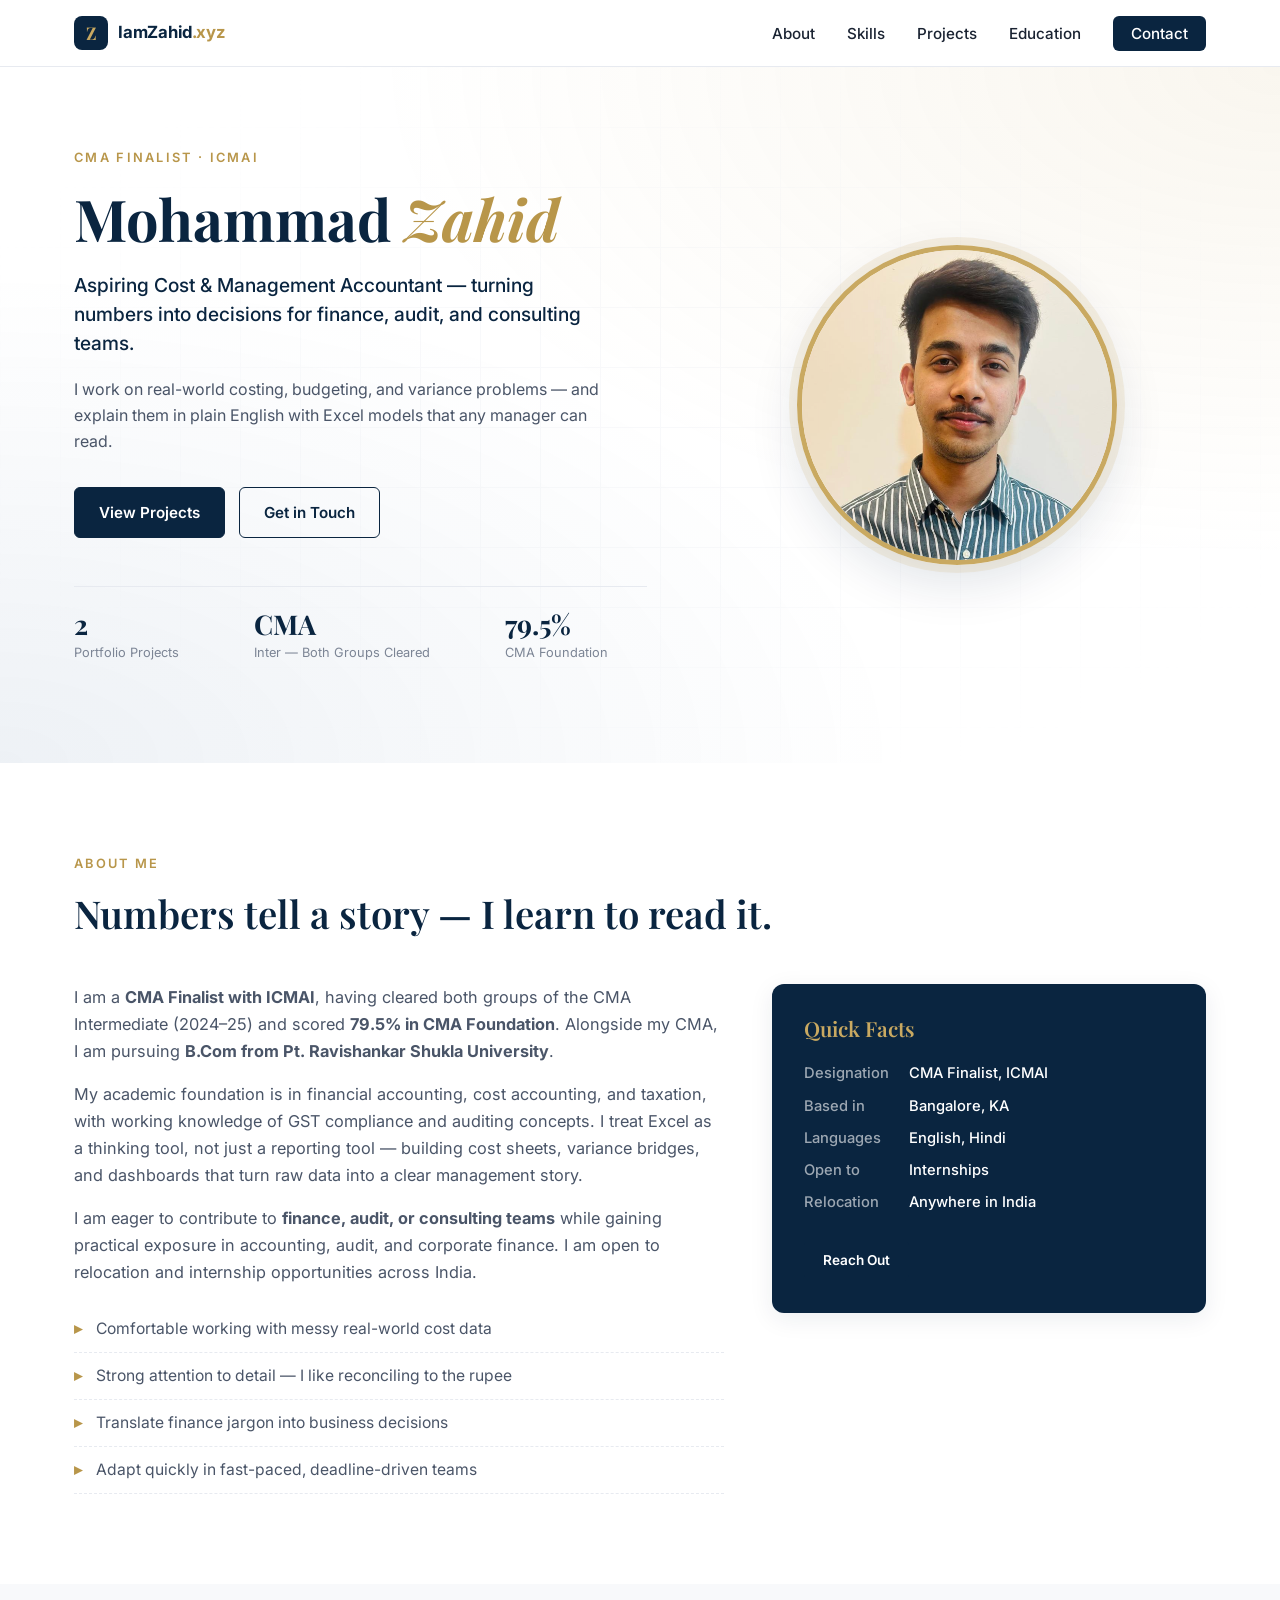
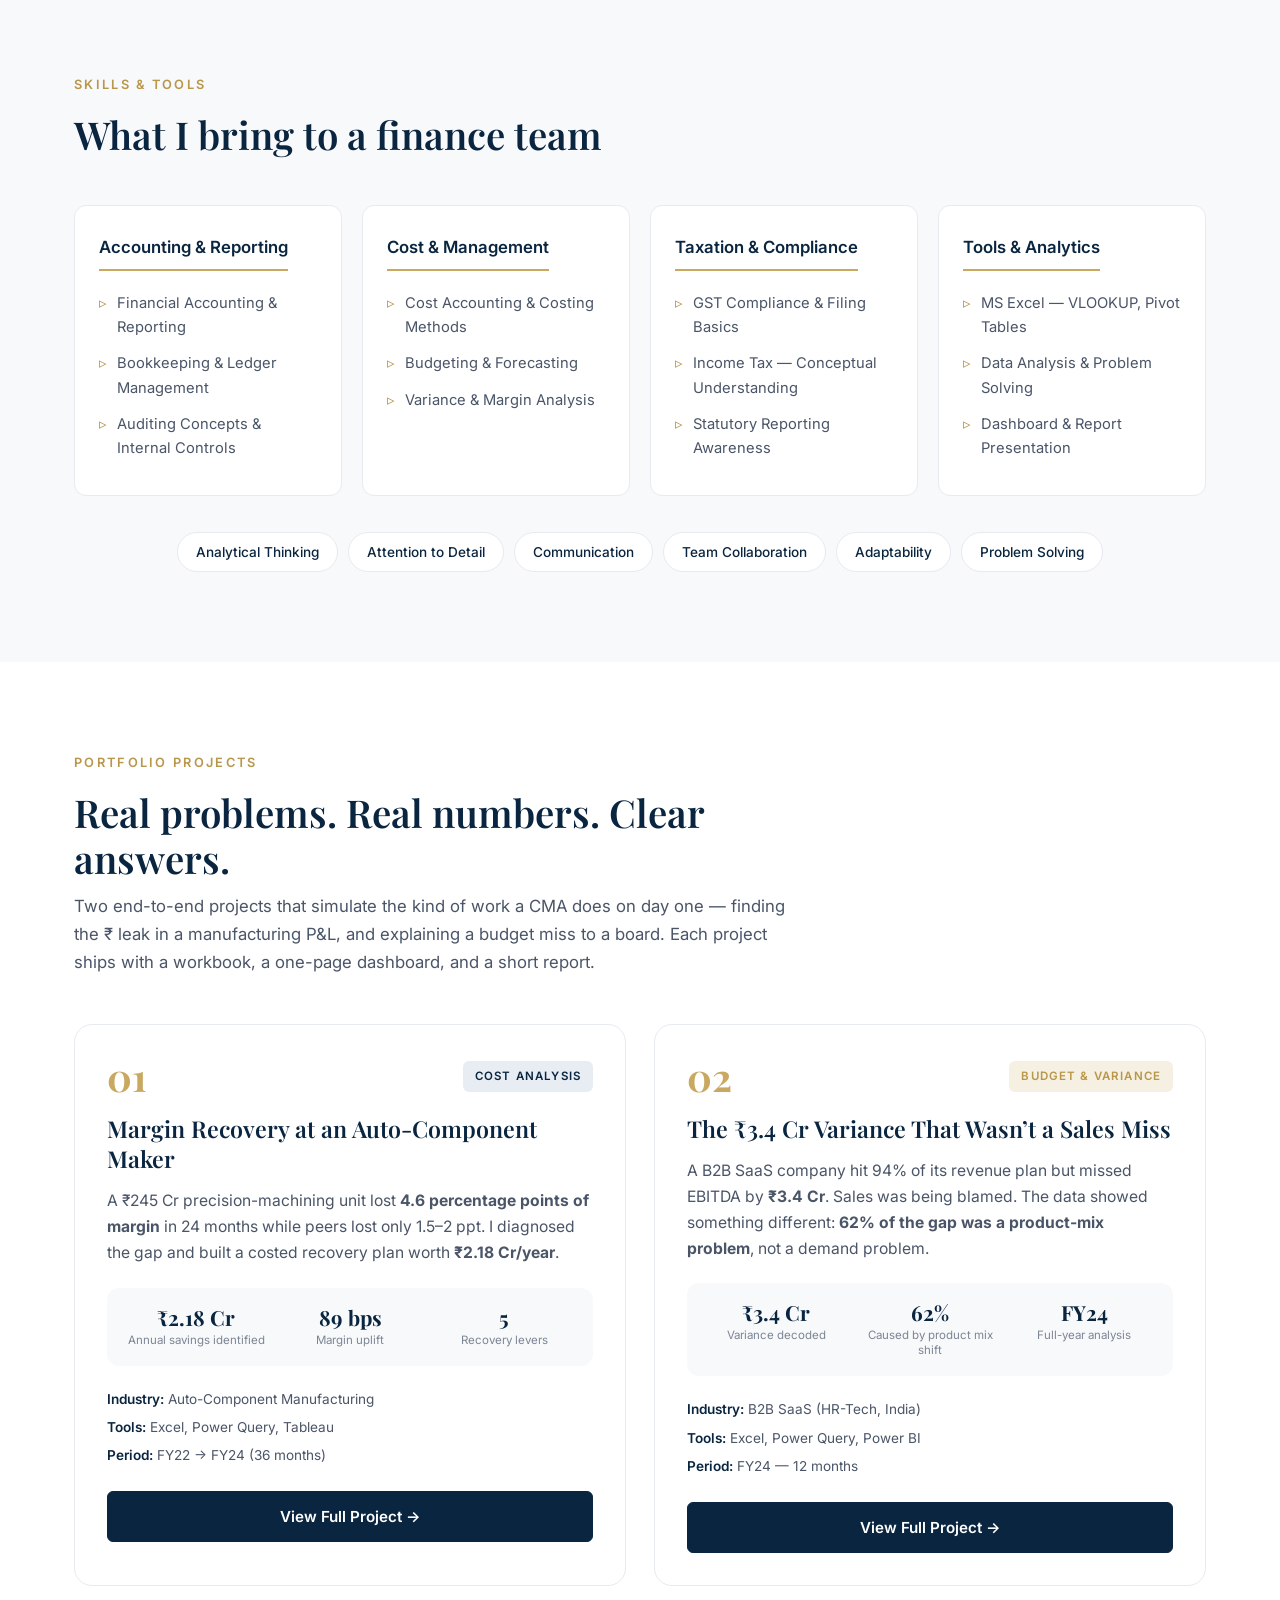
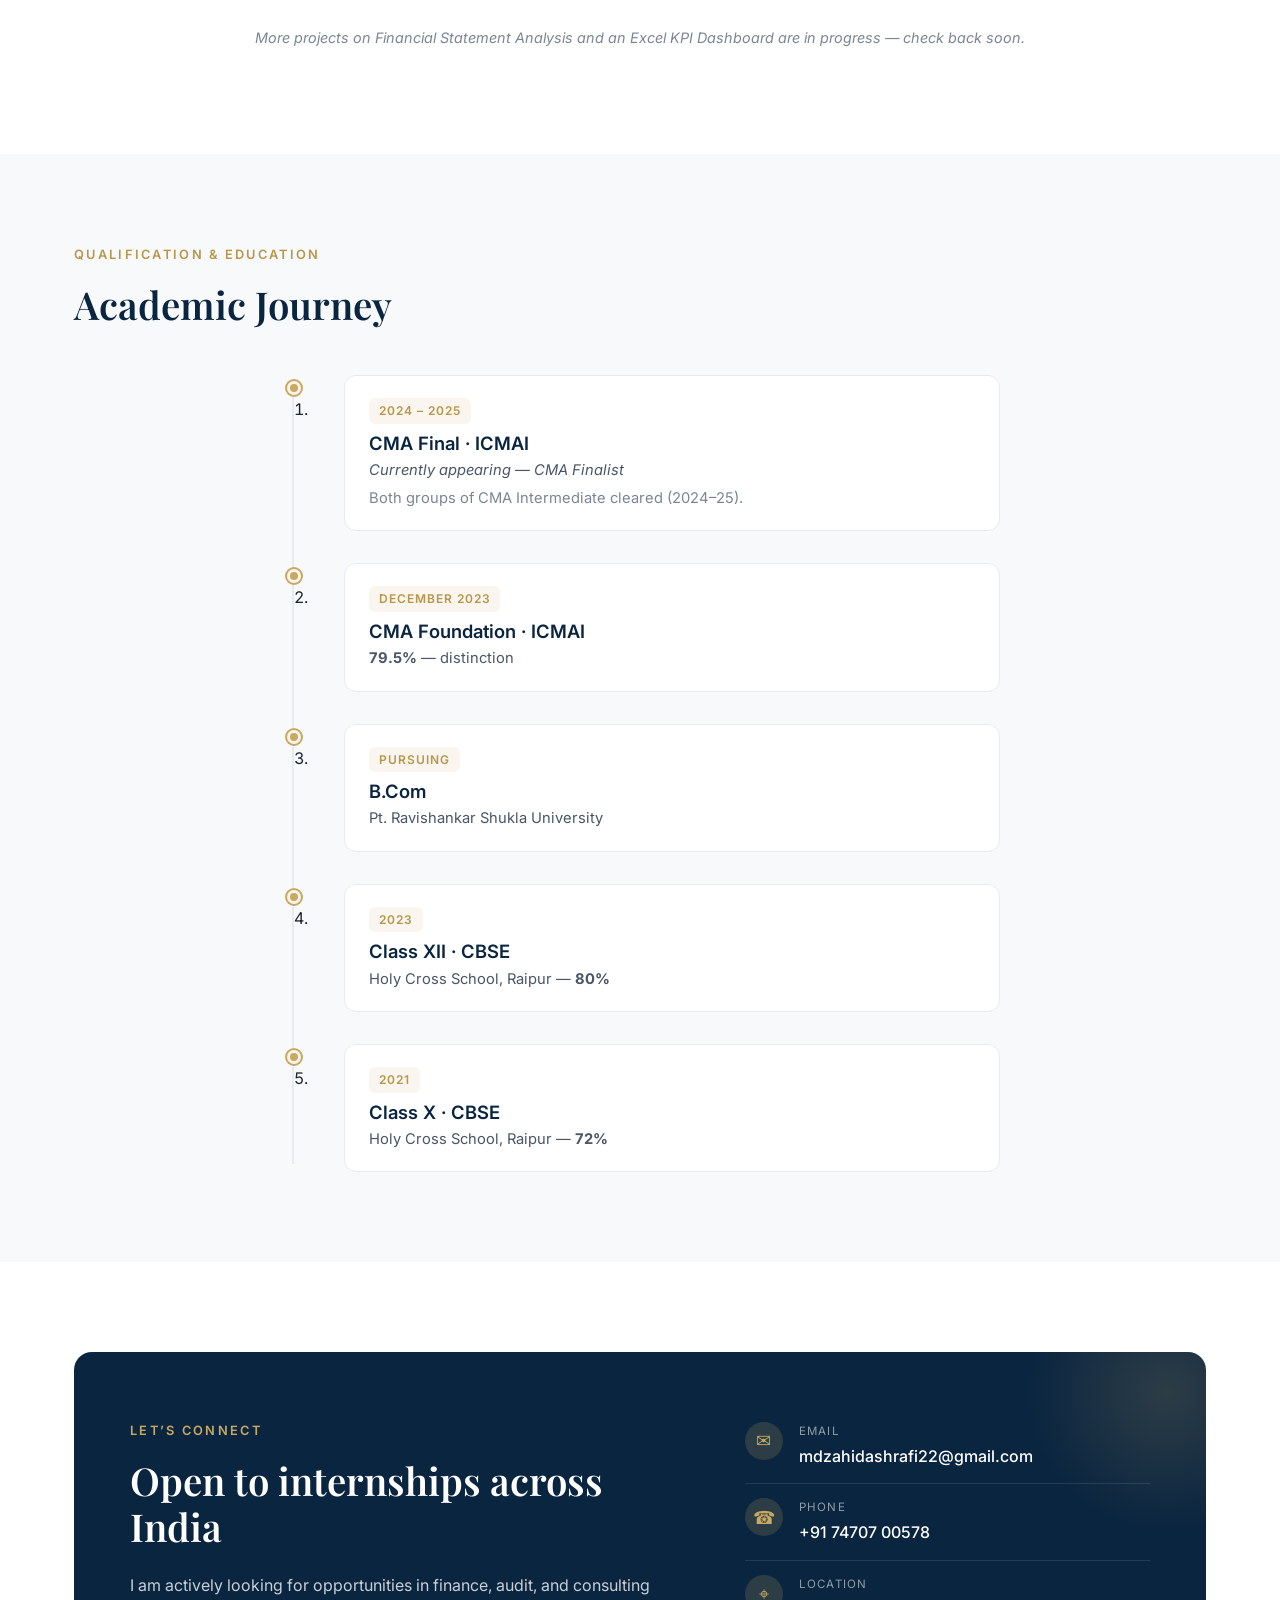
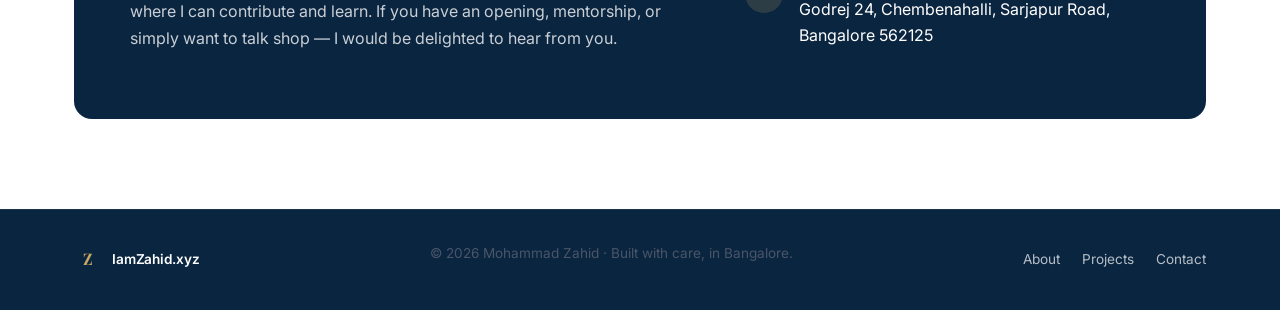
==== index.html @ cfb7970d "Initial commit: CMA portfolio website for IamZahid.xyz - Landing page with profile, skills, educatio" ====
<!DOCTYPE html>
<html lang="en">
<head>
  <meta charset="UTF-8" />
  <meta name="viewport" content="width=device-width, initial-scale=1.0" />
  <meta name="description" content="Mohammad Zahid — CMA Finalist (ICMAI). Cost & Management Accounting portfolio: real-world cost analysis, budgeting, variance analysis, and Excel dashboards." />
  <meta name="author" content="Mohammad Zahid" />
  <title>Mohammad Zahid · CMA Finalist · IamZahid.xyz</title>

  <link rel="preconnect" href="https://fonts.googleapis.com" />
  <link rel="preconnect" href="https://fonts.gstatic.com" crossorigin />
  <link href="https://fonts.googleapis.com/css2?family=Inter:wght@300;400;500;600;700&family=Playfair+Display:wght@500;600;700&display=swap" rel="stylesheet" />

  <link rel="stylesheet" href="styles.css" />
  <link rel="icon" type="image/svg+xml" href="data:image/svg+xml,%3Csvg xmlns='http://www.w3.org/2000/svg' viewBox='0 0 100 100'%3E%3Crect width='100' height='100' rx='20' fill='%230a2540'/%3E%3Ctext x='50' y='66' font-family='Georgia, serif' font-size='52' font-weight='bold' text-anchor='middle' fill='%23c9a961'%3EZ%3C/text%3E%3C/svg%3E" />
</head>
<body>

  <!-- ───────── NAVIGATION ───────── -->
  <header class="nav">
    <div class="container nav-inner">
      <a href="#top" class="brand">
        <span class="brand-mark">Z</span>
        <span class="brand-text">IamZahid<span class="brand-dot">.xyz</span></span>
      </a>
      <nav>
        <button class="nav-toggle" aria-label="Toggle menu" aria-expanded="false">
          <span></span><span></span><span></span>
        </button>
        <ul class="nav-links">
          <li><a href="#about">About</a></li>
          <li><a href="#skills">Skills</a></li>
          <li><a href="#projects">Projects</a></li>
          <li><a href="#education">Education</a></li>
          <li><a href="#contact" class="nav-cta">Contact</a></li>
        </ul>
      </nav>
    </div>
  </header>

  <!-- ───────── HERO ───────── -->
  <section id="top" class="hero">
    <div class="container hero-grid">
      <div class="hero-text">
        <p class="eyebrow">CMA Finalist · ICMAI</p>
        <h1 class="hero-title">
          Mohammad <span class="accent">Zahid</span>
        </h1>
        <p class="hero-tagline">
          Aspiring Cost &amp; Management Accountant — turning numbers into decisions for finance, audit, and consulting teams.
        </p>
        <p class="hero-sub">
          I work on real-world costing, budgeting, and variance problems — and explain them in plain English with Excel models that any manager can read.
        </p>
        <div class="hero-cta">
          <a href="#projects" class="btn btn-primary">View Projects</a>
          <a href="#contact" class="btn btn-ghost">Get in Touch</a>
        </div>
        <ul class="hero-stats">
          <li><strong>2</strong><span>Portfolio Projects</span></li>
          <li><strong>CMA</strong><span>Inter — Both Groups Cleared</span></li>
          <li><strong>79.5%</strong><span>CMA Foundation</span></li>
        </ul>
      </div>

      <div class="hero-photo-wrap">
        <div class="hero-photo">
          <img src="assets/md_zahid_dp_cropped.png" alt="Mohammad Zahid — CMA Finalist" />
        </div>
      </div>
    </div>
  </section>

  <!-- ───────── ABOUT ───────── -->
  <section id="about" class="section">
    <div class="container">
      <div class="section-head">
        <p class="eyebrow">About me</p>
        <h2>Numbers tell a story — I learn to read it.</h2>
      </div>

      <div class="about-grid">
        <div class="about-text">
          <p>
            I am a <strong>CMA Finalist with ICMAI</strong>, having cleared both groups of the CMA Intermediate
            (2024–25) and scored <strong>79.5% in CMA Foundation</strong>. Alongside my CMA, I am pursuing
            <strong>B.Com from Pt. Ravishankar Shukla University</strong>.
          </p>
          <p>
            My academic foundation is in financial accounting, cost accounting, and taxation, with working
            knowledge of GST compliance and auditing concepts. I treat Excel as a thinking tool, not just
            a reporting tool — building cost sheets, variance bridges, and dashboards that turn raw data
            into a clear management story.
          </p>
          <p>
            I am eager to contribute to <strong>finance, audit, or consulting teams</strong> while gaining
            practical exposure in accounting, audit, and corporate finance. I am open to relocation and
            internship opportunities across India.
          </p>

          <ul class="about-list">
            <li><span class="tick">▸</span> Comfortable working with messy real-world cost data</li>
            <li><span class="tick">▸</span> Strong attention to detail — I like reconciling to the rupee</li>
            <li><span class="tick">▸</span> Translate finance jargon into business decisions</li>
            <li><span class="tick">▸</span> Adapt quickly in fast-paced, deadline-driven teams</li>
          </ul>
        </div>

        <aside class="about-card">
          <h3>Quick Facts</h3>
          <dl class="kv">
            <dt>Designation</dt><dd>CMA Finalist, ICMAI</dd>
            <dt>Based in</dt><dd>Bangalore, KA</dd>
            <dt>Languages</dt><dd>English, Hindi</dd>
            <dt>Open to</dt><dd>Internships</dd>
            <dt>Relocation</dt><dd>Anywhere in India</dd>
          </dl>
          <a href="#contact" class="btn btn-primary btn-sm">Reach Out</a>
        </aside>
      </div>
    </div>
  </section>

  <!-- ───────── SKILLS ───────── -->
  <section id="skills" class="section section-alt">
    <div class="container">
      <div class="section-head">
        <p class="eyebrow">Skills &amp; Tools</p>
        <h2>What I bring to a finance team</h2>
      </div>

      <div class="skills-grid">
        <div class="skill-card">
          <h3>Accounting &amp; Reporting</h3>
          <ul>
            <li>Financial Accounting &amp; Reporting</li>
            <li>Bookkeeping &amp; Ledger Management</li>
            <li>Auditing Concepts &amp; Internal Controls</li>
          </ul>
        </div>

        <div class="skill-card">
          <h3>Cost &amp; Management</h3>
          <ul>
            <li>Cost Accounting &amp; Costing Methods</li>
            <li>Budgeting &amp; Forecasting</li>
            <li>Variance &amp; Margin Analysis</li>
          </ul>
        </div>

        <div class="skill-card">
          <h3>Taxation &amp; Compliance</h3>
          <ul>
            <li>GST Compliance &amp; Filing Basics</li>
            <li>Income Tax — Conceptual Understanding</li>
            <li>Statutory Reporting Awareness</li>
          </ul>
        </div>

        <div class="skill-card">
          <h3>Tools &amp; Analytics</h3>
          <ul>
            <li>MS Excel — VLOOKUP, Pivot Tables</li>
            <li>Data Analysis &amp; Problem Solving</li>
            <li>Dashboard &amp; Report Presentation</li>
          </ul>
        </div>
      </div>

      <!-- Core competencies pills -->
      <div class="pills">
        <span class="pill">Analytical Thinking</span>
        <span class="pill">Attention to Detail</span>
        <span class="pill">Communication</span>
        <span class="pill">Team Collaboration</span>
        <span class="pill">Adaptability</span>
        <span class="pill">Problem Solving</span>
      </div>
    </div>
  </section>

  <!-- ───────── PROJECTS ───────── -->
  <section id="projects" class="section">
    <div class="container">
      <div class="section-head">
        <p class="eyebrow">Portfolio Projects</p>
        <h2>Real problems. Real numbers. Clear answers.</h2>
        <p class="section-lead">
          Two end-to-end projects that simulate the kind of work a CMA does on day one — finding the
          ₹ leak in a manufacturing P&amp;L, and explaining a budget miss to a board. Each project
          ships with a workbook, a one-page dashboard, and a short report.
        </p>
      </div>

      <div class="projects-grid">

        <!-- Project 1 card -->
        <article class="project-card">
          <div class="project-card-head">
            <span class="project-num">01</span>
            <span class="project-tag tag-cost">Cost Analysis</span>
          </div>
          <h3>Margin Recovery at an Auto-Component Maker</h3>
          <p class="project-blurb">
            A ₹245 Cr precision-machining unit lost <strong>4.6 percentage points of margin</strong>
            in 24 months while peers lost only 1.5–2 ppt. I diagnosed the gap and built a costed
            recovery plan worth <strong>₹2.18 Cr/year</strong>.
          </p>

          <ul class="project-stats">
            <li>
              <span class="stat-num">₹2.18 Cr</span>
              <span class="stat-label">Annual savings identified</span>
            </li>
            <li>
              <span class="stat-num">89 bps</span>
              <span class="stat-label">Margin uplift</span>
            </li>
            <li>
              <span class="stat-num">5</span>
              <span class="stat-label">Recovery levers</span>
            </li>
          </ul>

          <div class="project-meta">
            <span><strong>Industry:</strong> Auto-Component Manufacturing</span>
            <span><strong>Tools:</strong> Excel, Power Query, Tableau</span>
            <span><strong>Period:</strong> FY22 → FY24 (36 months)</span>
          </div>

          <a href="project-1.html" class="btn btn-primary">View Full Project →</a>
        </article>

        <!-- Project 2 card -->
        <article class="project-card">
          <div class="project-card-head">
            <span class="project-num">02</span>
            <span class="project-tag tag-budget">Budget &amp; Variance</span>
          </div>
          <h3>The ₹3.4 Cr Variance That Wasn’t a Sales Miss</h3>
          <p class="project-blurb">
            A B2B SaaS company hit 94% of its revenue plan but missed EBITDA by <strong>₹3.4 Cr</strong>.
            Sales was being blamed. The data showed something different: <strong>62% of the gap was a
            product-mix problem</strong>, not a demand problem.
          </p>

          <ul class="project-stats">
            <li>
              <span class="stat-num">₹3.4 Cr</span>
              <span class="stat-label">Variance decoded</span>
            </li>
            <li>
              <span class="stat-num">62%</span>
              <span class="stat-label">Caused by product mix shift</span>
            </li>
            <li>
              <span class="stat-num">FY24</span>
              <span class="stat-label">Full-year analysis</span>
            </li>
          </ul>

          <div class="project-meta">
            <span><strong>Industry:</strong> B2B SaaS (HR-Tech, India)</span>
            <span><strong>Tools:</strong> Excel, Power Query, Power BI</span>
            <span><strong>Period:</strong> FY24 — 12 months</span>
          </div>

          <a href="project-2.html" class="btn btn-primary">View Full Project →</a>
        </article>

      </div>

      <p class="projects-footnote">
        More projects on Financial Statement Analysis and an Excel KPI Dashboard are in progress —
        check back soon.
      </p>
    </div>
  </section>

  <!-- ───────── EDUCATION ───────── -->
  <section id="education" class="section section-alt">
    <div class="container">
      <div class="section-head">
        <p class="eyebrow">Qualification &amp; Education</p>
        <h2>Academic Journey</h2>
      </div>

      <ol class="timeline">
        <li>
          <div class="t-dot"></div>
          <div class="t-content">
            <span class="t-date">2024 – 2025</span>
            <h3>CMA Final · ICMAI</h3>
            <p><em>Currently appearing — CMA Finalist</em></p>
            <p class="t-note">Both groups of CMA Intermediate cleared (2024–25).</p>
          </div>
        </li>
        <li>
          <div class="t-dot"></div>
          <div class="t-content">
            <span class="t-date">December 2023</span>
            <h3>CMA Foundation · ICMAI</h3>
            <p><strong>79.5%</strong> — distinction</p>
          </div>
        </li>
        <li>
          <div class="t-dot"></div>
          <div class="t-content">
            <span class="t-date">Pursuing</span>
            <h3>B.Com</h3>
            <p>Pt. Ravishankar Shukla University</p>
          </div>
        </li>
        <li>
          <div class="t-dot"></div>
          <div class="t-content">
            <span class="t-date">2023</span>
            <h3>Class XII · CBSE</h3>
            <p>Holy Cross School, Raipur — <strong>80%</strong></p>
          </div>
        </li>
        <li>
          <div class="t-dot"></div>
          <div class="t-content">
            <span class="t-date">2021</span>
            <h3>Class X · CBSE</h3>
            <p>Holy Cross School, Raipur — <strong>72%</strong></p>
          </div>
        </li>
      </ol>
    </div>
  </section>

  <!-- ───────── CONTACT ───────── -->
  <section id="contact" class="section">
    <div class="container">
      <div class="contact-card">
        <div>
          <p class="eyebrow eyebrow-light">Let’s connect</p>
          <h2>Open to internships across India</h2>
          <p class="contact-lead">
            I am actively looking for opportunities in finance, audit, and consulting where I can
            contribute and learn. If you have an opening, mentorship, or simply want to talk shop —
            I would be delighted to hear from you.
          </p>
        </div>

        <ul class="contact-list">
          <li>
            <span class="c-icon">✉</span>
            <div>
              <span class="c-label">Email</span>
              <a href="mailto:mdzahidashrafi22@gmail.com">mdzahidashrafi22@gmail.com</a>
            </div>
          </li>
          <li>
            <span class="c-icon">☎</span>
            <div>
              <span class="c-label">Phone</span>
              <a href="tel:+917470700578">+91 74707 00578</a>
            </div>
          </li>
          <li>
            <span class="c-icon">⌖</span>
            <div>
              <span class="c-label">Location</span>
              <span>Godrej 24, Chembenahalli, Sarjapur Road, Bangalore 562125</span>
            </div>
          </li>
        </ul>
      </div>
    </div>
  </section>

  <!-- ───────── FOOTER ───────── -->
  <footer class="footer">
    <div class="container footer-inner">
      <div>
        <span class="brand-mark sm">Z</span>
        <span class="footer-brand">IamZahid.xyz</span>
      </div>
      <p>© <span id="year"></span> Mohammad Zahid · Built with care, in Bangalore.</p>
      <ul class="footer-links">
        <li><a href="#about">About</a></li>
        <li><a href="#projects">Projects</a></li>
        <li><a href="#contact">Contact</a></li>
      </ul>
    </div>
  </footer>

  <script src="script.js"></script>
</body>
</html>
---- styles.css ----
/* =========================================================
   IamZahid.xyz — Stylesheet
   Finance-professional theme · Navy + Gold + Cream
   ========================================================= */

/* ----- 1. Design tokens ----- */
:root {
  --c-navy:      #0a2540;
  --c-navy-2:    #14365e;
  --c-navy-3:    #1f4f86;
  --c-gold:      #c9a961;
  --c-gold-2:    #b8964a;
  --c-cream:     #f7f4ec;
  --c-bg:        #ffffff;
  --c-bg-alt:    #f8f9fb;
  --c-line:      #e7eaf0;
  --c-text:      #1a2332;
  --c-text-soft: #4a5568;
  --c-text-mute: #7c8595;
  --c-success:   #2f9e55;
  --c-danger:    #d04545;

  --shadow-sm: 0 1px 2px rgba(10, 37, 64, 0.06);
  --shadow-md: 0 6px 24px rgba(10, 37, 64, 0.08);
  --shadow-lg: 0 18px 50px rgba(10, 37, 64, 0.12);

  --radius-sm: 6px;
  --radius-md: 12px;
  --radius-lg: 18px;

  --font-body: 'Inter', -apple-system, BlinkMacSystemFont, 'Segoe UI', Roboto, sans-serif;
  --font-display: 'Playfair Display', Georgia, serif;
  --font-mono: 'JetBrains Mono', 'Menlo', 'Consolas', monospace;
}

/* ----- 2. Reset / base ----- */
* { box-sizing: border-box; }
*::before, *::after { box-sizing: border-box; }

html { scroll-behavior: smooth; }
body {
  margin: 0;
  font-family: var(--font-body);
  font-size: 16px;
  line-height: 1.65;
  color: var(--c-text);
  background: var(--c-bg);
  -webkit-font-smoothing: antialiased;
  -moz-osx-font-smoothing: grayscale;
}

img { max-width: 100%; display: block; }
a { color: var(--c-navy-3); text-decoration: none; transition: color .2s ease; }
a:hover { color: var(--c-gold-2); }

h1, h2, h3, h4 { color: var(--c-navy); font-weight: 600; line-height: 1.2; margin: 0 0 .6em; }
h1 { font-family: var(--font-display); font-size: clamp(2.2rem, 4.5vw, 3.6rem); font-weight: 700; }
h2 { font-family: var(--font-display); font-size: clamp(1.7rem, 3vw, 2.4rem); }
h3 { font-size: 1.2rem; }

p { margin: 0 0 1em; color: var(--c-text-soft); }

ul { margin: 0; padding: 0; list-style: none; }

.container {
  max-width: 1180px;
  margin: 0 auto;
  padding: 0 24px;
}

/* ----- 3. Buttons ----- */
.btn {
  display: inline-block;
  padding: 12px 24px;
  font-weight: 600;
  font-size: .95rem;
  border-radius: var(--radius-sm);
  border: 1.5px solid transparent;
  cursor: pointer;
  transition: all .2s ease;
  text-align: center;
}
.btn-primary { background: var(--c-navy); color: #fff; border-color: var(--c-navy); }
.btn-primary:hover { background: var(--c-navy-2); border-color: var(--c-navy-2); color: #fff; transform: translateY(-1px); box-shadow: var(--shadow-md); }
.btn-ghost { background: transparent; color: var(--c-navy); border-color: var(--c-navy); }
.btn-ghost:hover { background: var(--c-navy); color: #fff; }
.btn-sm { padding: 9px 18px; font-size: .85rem; }
.btn-gold { background: var(--c-gold); color: var(--c-navy); border-color: var(--c-gold); }
.btn-gold:hover { background: var(--c-gold-2); border-color: var(--c-gold-2); color: var(--c-navy); }

/* ----- 4. Navigation ----- */
.nav {
  position: sticky;
  top: 0;
  z-index: 50;
  background: rgba(255, 255, 255, 0.95);
  backdrop-filter: blur(10px);
  -webkit-backdrop-filter: blur(10px);
  border-bottom: 1px solid var(--c-line);
}
.nav-inner {
  display: flex;
  align-items: center;
  justify-content: space-between;
  padding: 16px 24px;
}
.brand { display: flex; align-items: center; gap: 10px; font-weight: 700; color: var(--c-navy); font-size: 1.05rem; }
.brand-mark {
  display: inline-flex;
  align-items: center;
  justify-content: center;
  width: 34px; height: 34px;
  background: var(--c-navy);
  color: var(--c-gold);
  border-radius: 8px;
  font-family: var(--font-display);
  font-weight: 700;
  font-size: 1.1rem;
}
.brand-mark.sm { width: 28px; height: 28px; font-size: 1rem; }
.brand-text { letter-spacing: -0.01em; }
.brand-dot { color: var(--c-gold-2); }

.nav-links {
  display: flex;
  gap: 32px;
  align-items: center;
}
.nav-links a {
  color: var(--c-text);
  font-weight: 500;
  font-size: .95rem;
  position: relative;
  padding: 4px 0;
}
.nav-links a:not(.nav-cta)::after {
  content: '';
  position: absolute; left: 0; bottom: -2px;
  width: 0; height: 2px;
  background: var(--c-gold);
  transition: width .25s ease;
}
.nav-links a:not(.nav-cta):hover::after { width: 100%; }
.nav-links .nav-cta {
  background: var(--c-navy);
  color: #fff;
  padding: 8px 18px;
  border-radius: var(--radius-sm);
}
.nav-links .nav-cta:hover { background: var(--c-navy-2); color: #fff; }

.nav-toggle {
  display: none;
  flex-direction: column;
  gap: 5px;
  width: 32px; height: 32px;
  border: 0; background: transparent;
  cursor: pointer;
  padding: 6px 4px;
}
.nav-toggle span { display: block; height: 2px; background: var(--c-navy); border-radius: 1px; transition: all .25s ease; }

/* ----- 5. Hero ----- */
.hero {
  position: relative;
  padding: 80px 0 100px;
  background:
    radial-gradient(ellipse at top right, rgba(201, 169, 97, 0.10), transparent 50%),
    radial-gradient(ellipse at bottom left, rgba(31, 79, 134, 0.08), transparent 50%),
    var(--c-bg);
  overflow: hidden;
}
.hero::before {
  content: '';
  position: absolute;
  top: 0; left: 0; right: 0; bottom: 0;
  background-image:
    linear-gradient(var(--c-line) 1px, transparent 1px),
    linear-gradient(90deg, var(--c-line) 1px, transparent 1px);
  background-size: 60px 60px;
  opacity: 0.25;
  mask-image: radial-gradient(ellipse at center, black 30%, transparent 80%);
  -webkit-mask-image: radial-gradient(ellipse at center, black 30%, transparent 80%);
  pointer-events: none;
}
.hero-grid {
  position: relative;
  display: grid;
  grid-template-columns: 1.15fr 1fr;
  gap: 60px;
  align-items: center;
}
.eyebrow {
  font-size: .8rem;
  letter-spacing: 0.18em;
  text-transform: uppercase;
  color: var(--c-gold-2);
  font-weight: 600;
  margin: 0 0 16px;
}
.eyebrow-light { color: var(--c-gold); }
.hero-title { margin: 0 0 18px; }
.accent { color: var(--c-gold-2); font-style: italic; }
.hero-tagline {
  font-size: 1.2rem;
  color: var(--c-navy);
  font-weight: 500;
  line-height: 1.5;
  margin-bottom: 18px;
  max-width: 540px;
}
.hero-sub {
  font-size: 1rem;
  color: var(--c-text-soft);
  max-width: 540px;
  margin-bottom: 32px;
}
.hero-cta { display: flex; gap: 14px; flex-wrap: wrap; margin-bottom: 48px; }
.hero-stats {
  display: grid;
  grid-template-columns: repeat(3, auto);
  gap: 36px;
  align-items: end;
  border-top: 1px solid var(--c-line);
  padding-top: 24px;
}
.hero-stats li { display: flex; flex-direction: column; }
.hero-stats strong {
  font-family: var(--font-display);
  font-size: 1.7rem;
  color: var(--c-navy);
  font-weight: 700;
  line-height: 1;
  margin-bottom: 4px;
}
.hero-stats span { font-size: .8rem; color: var(--c-text-mute); }

/* Hero card (terminal-style) */
.hero-card-wrap { display: flex; justify-content: center; }
.hero-card {
  width: 100%;
  max-width: 460px;
  background: var(--c-navy);
  border-radius: var(--radius-md);
  box-shadow: var(--shadow-lg);
  overflow: hidden;
  transform: rotate(-1deg);
  transition: transform .4s ease;
}
.hero-card:hover { transform: rotate(0deg) translateY(-4px); }
.hero-card-top {
  display: flex;
  align-items: center;
  gap: 8px;
  padding: 14px 18px;
  background: var(--c-navy-2);
  border-bottom: 1px solid rgba(255, 255, 255, 0.08);
}
.dot { width: 12px; height: 12px; border-radius: 50%; }
.dot-r { background: #ff5f56; }
.dot-y { background: #ffbd2e; }
.dot-g { background: #27c93f; }
.hero-card-title {
  margin-left: 12px;
  font-family: var(--font-mono);
  font-size: .8rem;
  color: rgba(255, 255, 255, 0.55);
}
.hero-card-body { padding: 22px; }
.code-block {
  margin: 0;
  font-family: var(--font-mono);
  font-size: .88rem;
  line-height: 1.8;
  color: rgba(255, 255, 255, 0.92);
  white-space: pre;
  overflow-x: auto;
}
.c-key { color: var(--c-gold); }
.c-ok { color: #54e386; }

/* ----- 6. Sections ----- */
.section { padding: 90px 0; }
.section-alt { background: var(--c-bg-alt); }
.section-head { max-width: 720px; margin: 0 0 48px; }
.section-head h2 { margin-bottom: 12px; }
.section-lead { font-size: 1.05rem; color: var(--c-text-soft); }

/* ----- 7. About ----- */
.about-grid {
  display: grid;
  grid-template-columns: 1.5fr 1fr;
  gap: 48px;
  align-items: start;
}
.about-text p { font-size: 1.02rem; }
.about-list { margin-top: 20px; }
.about-list li {
  padding: 10px 0;
  color: var(--c-text-soft);
  border-bottom: 1px dashed var(--c-line);
  font-size: .98rem;
}
.tick { color: var(--c-gold-2); font-weight: 700; margin-right: 10px; }

.about-card {
  background: var(--c-navy);
  color: #fff;
  padding: 32px;
  border-radius: var(--radius-md);
  box-shadow: var(--shadow-md);
}
.about-card h3 {
  color: var(--c-gold);
  font-family: var(--font-display);
  font-size: 1.3rem;
  margin-bottom: 20px;
}
.kv {
  margin: 0 0 24px;
  display: grid;
  grid-template-columns: auto 1fr;
  gap: 8px 20px;
  font-size: .92rem;
}
.kv dt { color: rgba(255, 255, 255, 0.6); font-weight: 500; }
.kv dd { margin: 0; color: #fff; font-weight: 500; }

/* ----- 8. Skills ----- */
.skills-grid {
  display: grid;
  grid-template-columns: repeat(auto-fit, minmax(240px, 1fr));
  gap: 20px;
  margin-bottom: 36px;
}
.skill-card {
  background: #fff;
  padding: 28px 24px;
  border-radius: var(--radius-md);
  border: 1px solid var(--c-line);
  transition: all .25s ease;
}
.skill-card:hover {
  border-color: var(--c-gold);
  box-shadow: var(--shadow-md);
  transform: translateY(-3px);
}
.skill-card h3 {
  font-size: 1.05rem;
  color: var(--c-navy);
  margin-bottom: 14px;
  padding-bottom: 12px;
  border-bottom: 2px solid var(--c-gold);
  display: inline-block;
}
.skill-card ul li {
  padding: 6px 0;
  color: var(--c-text-soft);
  font-size: .92rem;
  position: relative;
  padding-left: 18px;
}
.skill-card ul li::before {
  content: '▹';
  position: absolute;
  left: 0;
  color: var(--c-gold-2);
}

.pills {
  display: flex;
  gap: 10px;
  flex-wrap: wrap;
  justify-content: center;
}
.pill {
  background: #fff;
  border: 1px solid var(--c-line);
  color: var(--c-navy);
  padding: 8px 18px;
  border-radius: 999px;
  font-size: .85rem;
  font-weight: 500;
  transition: all .2s ease;
}
.pill:hover { background: var(--c-navy); color: #fff; border-color: var(--c-navy); }

/* ----- 9. Projects ----- */
.projects-grid {
  display: grid;
  grid-template-columns: repeat(auto-fit, minmax(380px, 1fr));
  gap: 28px;
  margin-top: 40px;
}
.project-card {
  background: #fff;
  border: 1px solid var(--c-line);
  border-radius: var(--radius-lg);
  padding: 32px;
  transition: all .3s ease;
  position: relative;
  overflow: hidden;
  display: flex;
  flex-direction: column;
}
.project-card::before {
  content: '';
  position: absolute;
  top: 0; left: 0; right: 0;
  height: 4px;
  background: linear-gradient(90deg, var(--c-navy) 0%, var(--c-gold) 100%);
  transform: scaleX(0);
  transform-origin: left;
  transition: transform .4s ease;
}
.project-card:hover {
  box-shadow: var(--shadow-lg);
  transform: translateY(-4px);
  border-color: transparent;
}
.project-card:hover::before { transform: scaleX(1); }

.project-card-head {
  display: flex;
  justify-content: space-between;
  align-items: center;
  margin-bottom: 18px;
}
.project-num {
  font-family: var(--font-display);
  font-size: 2.4rem;
  font-weight: 700;
  color: var(--c-gold);
  line-height: 1;
}
.project-tag {
  font-size: .72rem;
  font-weight: 600;
  letter-spacing: 0.1em;
  text-transform: uppercase;
  padding: 6px 12px;
  border-radius: var(--radius-sm);
}
.tag-cost { background: rgba(31, 79, 134, 0.10); color: var(--c-navy); }
.tag-budget { background: rgba(201, 169, 97, 0.18); color: var(--c-gold-2); }

.project-card h3 {
  font-family: var(--font-display);
  font-size: 1.45rem;
  line-height: 1.3;
  margin-bottom: 14px;
}
.project-blurb {
  font-size: .98rem;
  color: var(--c-text-soft);
  margin-bottom: 22px;
  flex-grow: 0;
}

.project-stats {
  display: grid;
  grid-template-columns: repeat(3, 1fr);
  gap: 12px;
  padding: 18px;
  background: var(--c-bg-alt);
  border-radius: var(--radius-md);
  margin-bottom: 22px;
}
.project-stats li { text-align: center; }
.stat-num {
  display: block;
  font-family: var(--font-display);
  font-size: 1.3rem;
  font-weight: 700;
  color: var(--c-navy);
  line-height: 1.1;
  margin-bottom: 4px;
}
.stat-label {
  display: block;
  font-size: .72rem;
  color: var(--c-text-mute);
  line-height: 1.3;
}

.project-meta {
  display: flex;
  flex-direction: column;
  gap: 6px;
  margin-bottom: 24px;
  font-size: .85rem;
  color: var(--c-text-soft);
}
.project-meta strong { color: var(--c-navy); font-weight: 600; }

.projects-footnote {
  text-align: center;
  margin-top: 40px;
  font-size: .9rem;
  color: var(--c-text-mute);
  font-style: italic;
}

/* ----- 10. Timeline (Education) ----- */
.timeline {
  position: relative;
  padding-left: 32px;
  max-width: 720px;
  margin: 0 auto;
}
.timeline::before {
  content: '';
  position: absolute;
  left: 12px; top: 8px; bottom: 8px;
  width: 2px;
  background: var(--c-line);
}
.timeline > li {
  position: relative;
  padding: 0 0 32px 32px;
}
.timeline > li:last-child { padding-bottom: 0; }
.t-dot {
  position: absolute;
  left: -25px; top: 6px;
  width: 14px; height: 14px;
  border-radius: 50%;
  background: var(--c-gold);
  border: 3px solid var(--c-cream);
  box-shadow: 0 0 0 2px var(--c-gold);
}
.t-content { background: #fff; padding: 20px 24px; border-radius: var(--radius-md); border: 1px solid var(--c-line); }
.t-date {
  display: inline-block;
  font-size: .75rem;
  font-weight: 600;
  letter-spacing: 0.08em;
  text-transform: uppercase;
  color: var(--c-gold-2);
  background: rgba(201, 169, 97, 0.10);
  padding: 3px 10px;
  border-radius: var(--radius-sm);
  margin-bottom: 8px;
}
.t-content h3 {
  font-size: 1.15rem;
  margin-bottom: 4px;
}
.t-content p { font-size: .92rem; margin-bottom: 0; }
.t-note { font-size: .86rem; color: var(--c-text-mute) !important; margin-top: 4px !important; }

/* ----- 11. Contact ----- */
.contact-card {
  background: var(--c-navy);
  color: #fff;
  border-radius: var(--radius-lg);
  padding: 56px;
  display: grid;
  grid-template-columns: 1.4fr 1fr;
  gap: 48px;
  align-items: center;
  position: relative;
  overflow: hidden;
}
.contact-card::before {
  content: '';
  position: absolute;
  top: -100px; right: -100px;
  width: 280px; height: 280px;
  background: radial-gradient(circle, rgba(201, 169, 97, 0.18), transparent 70%);
  pointer-events: none;
}
.contact-card h2 { color: #fff; }
.contact-lead { color: rgba(255, 255, 255, 0.78); font-size: 1rem; margin-bottom: 0; }

.contact-list { position: relative; }
.contact-list li {
  display: flex;
  align-items: flex-start;
  gap: 16px;
  padding: 14px 0;
  border-bottom: 1px solid rgba(255, 255, 255, 0.10);
}
.contact-list li:last-child { border-bottom: 0; }
.c-icon {
  display: inline-flex;
  align-items: center;
  justify-content: center;
  width: 38px; height: 38px;
  border-radius: 50%;
  background: rgba(201, 169, 97, 0.18);
  color: var(--c-gold);
  font-size: 1.1rem;
  flex-shrink: 0;
}
.contact-list .c-label {
  display: block;
  font-size: .72rem;
  letter-spacing: 0.1em;
  text-transform: uppercase;
  color: rgba(255, 255, 255, 0.55);
  margin-bottom: 2px;
}
.contact-list a { color: #fff; font-weight: 500; }
.contact-list a:hover { color: var(--c-gold); }
.contact-list span:not(.c-icon):not(.c-label) { color: #fff; }

/* ----- 12. Footer ----- */
.footer {
  background: var(--c-navy);
  color: rgba(255, 255, 255, 0.7);
  padding: 32px 0;
  font-size: .85rem;
  border-top: 1px solid rgba(255, 255, 255, 0.08);
}
.footer-inner {
  display: flex;
  justify-content: space-between;
  align-items: center;
  flex-wrap: wrap;
  gap: 16px;
}
.footer-inner > div:first-child { display: flex; align-items: center; gap: 10px; color: #fff; font-weight: 600; }
.footer-brand { letter-spacing: -0.01em; }
.footer-links { display: flex; gap: 22px; }
.footer-links a { color: rgba(255, 255, 255, 0.7); }
.footer-links a:hover { color: var(--c-gold); }

/* =========================================================
   PROJECT-DETAIL PAGES (project-1.html / project-2.html)
   ========================================================= */
.proj-hero {
  background: var(--c-navy);
  color: #fff;
  padding: 70px 0 60px;
  position: relative;
  overflow: hidden;
}
.proj-hero::before {
  content: '';
  position: absolute;
  inset: 0;
  background:
    radial-gradient(ellipse at top right, rgba(201, 169, 97, 0.18), transparent 50%),
    radial-gradient(ellipse at bottom left, rgba(255, 255, 255, 0.06), transparent 60%);
  pointer-events: none;
}
.proj-hero .container { position: relative; }
.proj-back {
  display: inline-flex;
  align-items: center;
  gap: 6px;
  color: var(--c-gold);
  font-size: .9rem;
  font-weight: 500;
  margin-bottom: 24px;
}
.proj-back:hover { color: #fff; }
.proj-hero .eyebrow { color: var(--c-gold); }
.proj-hero h1 {
  color: #fff;
  font-size: clamp(1.9rem, 3.6vw, 2.8rem);
  margin-bottom: 14px;
  max-width: 900px;
}
.proj-hero .subtitle {
  font-size: 1.1rem;
  color: rgba(255, 255, 255, 0.78);
  max-width: 800px;
  margin-bottom: 30px;
}
.proj-meta-row {
  display: flex;
  gap: 28px;
  flex-wrap: wrap;
  padding-top: 22px;
  border-top: 1px solid rgba(255, 255, 255, 0.12);
}
.proj-meta-row > div { display: flex; flex-direction: column; }
.proj-meta-row .ml { font-size: .72rem; letter-spacing: 0.1em; text-transform: uppercase; color: rgba(255, 255, 255, 0.55); margin-bottom: 4px; }
.proj-meta-row .mv { color: #fff; font-weight: 500; }

.proj-section { padding: 70px 0; }
.proj-section + .proj-section { padding-top: 0; }
.proj-section h2 {
  font-size: 1.8rem;
  margin-bottom: 8px;
}
.proj-section .lead { color: var(--c-text-soft); font-size: 1rem; max-width: 760px; margin-bottom: 32px; }

/* KPI strip */
.kpi-strip {
  display: grid;
  grid-template-columns: repeat(auto-fit, minmax(200px, 1fr));
  gap: 18px;
  margin-bottom: 40px;
}
.kpi-tile {
  background: #fff;
  border: 1px solid var(--c-line);
  border-radius: var(--radius-md);
  padding: 26px 24px;
  text-align: left;
  position: relative;
  overflow: hidden;
}
.kpi-tile.featured {
  background: var(--c-navy);
  color: #fff;
  border-color: var(--c-navy);
}
.kpi-tile.featured .kpi-num { color: var(--c-gold); }
.kpi-tile.featured .kpi-lab { color: rgba(255, 255, 255, 0.7); }
.kpi-num {
  font-family: var(--font-display);
  font-size: 2.1rem;
  font-weight: 700;
  color: var(--c-navy);
  line-height: 1;
  margin-bottom: 6px;
}
.kpi-lab {
  font-size: .78rem;
  letter-spacing: 0.06em;
  text-transform: uppercase;
  color: var(--c-text-mute);
  font-weight: 500;
}
.kpi-tile p { font-size: .85rem; margin-top: 10px; margin-bottom: 0; line-height: 1.5; }
.kpi-tile.featured p { color: rgba(255, 255, 255, 0.78); }

/* Step cards (methodology) */
.steps {
  display: grid;
  grid-template-columns: repeat(auto-fit, minmax(260px, 1fr));
  gap: 18px;
  counter-reset: step;
}
.step {
  background: #fff;
  border: 1px solid var(--c-line);
  border-radius: var(--radius-md);
  padding: 26px;
  position: relative;
  counter-increment: step;
}
.step::before {
  content: counter(step, decimal-leading-zero);
  font-family: var(--font-display);
  font-size: 1.6rem;
  font-weight: 700;
  color: var(--c-gold);
  display: block;
  margin-bottom: 8px;
}
.step h3 { font-size: 1.05rem; margin-bottom: 8px; }
.step p { font-size: .9rem; margin-bottom: 0; }

/* Insights list */
.insights {
  display: grid;
  gap: 18px;
}
.insight {
  display: grid;
  grid-template-columns: 80px 1fr auto;
  gap: 24px;
  align-items: center;
  background: #fff;
  border: 1px solid var(--c-line);
  border-left: 4px solid var(--c-gold);
  border-radius: var(--radius-md);
  padding: 24px 28px;
  transition: all .25s ease;
}
.insight:hover { transform: translateX(4px); box-shadow: var(--shadow-md); }
.insight .num {
  font-family: var(--font-display);
  font-size: 1.8rem;
  font-weight: 700;
  color: var(--c-navy);
  line-height: 1;
}
.insight h3 { font-size: 1.05rem; margin-bottom: 6px; }
.insight p { font-size: .92rem; margin: 0; }
.insight .impact {
  font-family: var(--font-display);
  font-size: 1.2rem;
  font-weight: 700;
  color: var(--c-gold-2);
  text-align: right;
  white-space: nowrap;
}

/* Recommendations table */
.rec-table-wrap { overflow-x: auto; border-radius: var(--radius-md); border: 1px solid var(--c-line); }
.rec-table {
  width: 100%;
  border-collapse: collapse;
  background: #fff;
  font-size: .92rem;
  min-width: 640px;
}
.rec-table thead {
  background: var(--c-navy);
  color: #fff;
}
.rec-table th, .rec-table td {
  padding: 14px 18px;
  text-align: left;
  border-bottom: 1px solid var(--c-line);
}
.rec-table th { font-weight: 600; font-size: .8rem; letter-spacing: 0.05em; text-transform: uppercase; }
.rec-table tbody tr:last-child td { border-bottom: 0; }
.rec-table tbody tr:hover { background: var(--c-bg-alt); }
.rec-table .rupees { font-weight: 600; color: var(--c-navy); white-space: nowrap; }
.rec-table .total-row { background: var(--c-bg-alt) !important; font-weight: 700; }
.rec-table .total-row td { color: var(--c-navy); }

/* Bridge bars (variance bridge) */
.bridge {
  background: #fff;
  border: 1px solid var(--c-line);
  border-radius: var(--radius-md);
  padding: 32px;
  font-family: var(--font-mono);
}
.bridge-row {
  display: grid;
  grid-template-columns: 220px 1fr 110px;
  gap: 16px;
  align-items: center;
  padding: 10px 0;
  font-size: .9rem;
  border-bottom: 1px dashed var(--c-line);
}
.bridge-row:last-child { border-bottom: 0; }
.bridge-row.head, .bridge-row.foot {
  font-weight: 700;
  color: var(--c-navy);
  font-size: .98rem;
  border-bottom: 2px solid var(--c-navy);
  padding: 14px 0;
}
.bridge-row.foot { border-top: 2px solid var(--c-navy); border-bottom: 0; padding-top: 14px; margin-top: 8px; }
.bar-track {
  height: 22px;
  background: var(--c-bg-alt);
  border-radius: 4px;
  position: relative;
  overflow: hidden;
}
.bar-fill {
  position: absolute;
  top: 0;
  height: 100%;
  border-radius: 3px;
}
.bar-neg { background: linear-gradient(90deg, #d04545, #e07070); }
.bar-pos { background: linear-gradient(90deg, var(--c-success), #5cc97e); }
.bar-base { background: var(--c-navy); }
.bridge-row .label { color: var(--c-text); }
.bridge-row .value { text-align: right; font-weight: 600; color: var(--c-navy); }
.bridge-row .value.neg { color: var(--c-danger); }
.bridge-row .value.pos { color: var(--c-success); }

/* Callout box */
.callout {
  background: linear-gradient(135deg, rgba(201, 169, 97, 0.10), rgba(31, 79, 134, 0.06));
  border-left: 4px solid var(--c-gold);
  border-radius: var(--radius-md);
  padding: 28px 32px;
  margin: 32px 0;
}
.callout p:last-child { margin-bottom: 0; }
.callout strong { color: var(--c-navy); }
.callout .callout-tag {
  display: inline-block;
  font-size: .72rem;
  letter-spacing: 0.12em;
  text-transform: uppercase;
  color: var(--c-gold-2);
  font-weight: 700;
  margin-bottom: 8px;
}

/* ----- 13. Responsive ----- */
@media (max-width: 980px) {
  .hero-grid { grid-template-columns: 1fr; gap: 40px; }
  .hero-photo-wrap { order: -1; }
  .hero-photo { width: 240px; height: 240px; }
  .hero-card-wrap { order: -1; }
  .hero-card { transform: none; max-width: 100%; }
  .about-grid { grid-template-columns: 1fr; }
  .contact-card { padding: 36px; grid-template-columns: 1fr; }
  .insight { grid-template-columns: 60px 1fr; }
  .insight .impact { grid-column: 1 / -1; text-align: left; }
  .bridge-row { grid-template-columns: 160px 1fr 90px; font-size: .82rem; }
}

@media (max-width: 720px) {
  .nav-toggle { display: flex; }
  .nav-links {
    position: absolute;
    top: 100%; left: 0; right: 0;
    flex-direction: column;
    gap: 0;
    background: #fff;
    border-bottom: 1px solid var(--c-line);
    box-shadow: var(--shadow-md);
    padding: 12px 0;
    max-height: 0;
    overflow: hidden;
    transition: max-height .3s ease;
  }
  .nav-links.open { max-height: 320px; }
  .nav-links li { width: 100%; padding: 0 24px; }
  .nav-links a { display: block; padding: 12px 0; }
  .nav-links .nav-cta { display: inline-block; margin: 8px 24px 12px; }

  .hero { padding: 60px 0 70px; }
  .hero-photo { width: 200px; height: 200px; border-width: 4px; }
  .hero-stats { grid-template-columns: 1fr 1fr; gap: 22px; }
  .section { padding: 60px 0; }
  .projects-grid { grid-template-columns: 1fr; }
  .project-card { padding: 28px 24px; }
  .project-stats { grid-template-columns: 1fr; gap: 16px; }
  .contact-card { padding: 32px 24px; }
  .footer-inner { flex-direction: column; text-align: center; }
  .bridge { padding: 20px; font-size: .8rem; }
  .bridge-row { grid-template-columns: 1fr; gap: 6px; padding: 12px 0; }
  .bar-track { height: 14px; }
  .insight { grid-template-columns: 1fr; gap: 8px; padding: 20px; }
}

/* ----- 14. Profile photo (hero) ----- */
.hero-photo-wrap { display: flex; justify-content: center; align-items: center; }
.hero-photo {
  width: 320px;
  height: 320px;
  border-radius: 50%;
  overflow: hidden;
  border: 5px solid var(--c-gold);
  box-shadow:
    0 0 0 8px rgba(201, 169, 97, 0.15),
    var(--shadow-lg);
  transition: transform .4s ease, box-shadow .4s ease;
}
.hero-photo:hover {
  transform: scale(1.03);
  box-shadow:
    0 0 0 10px rgba(201, 169, 97, 0.22),
    var(--shadow-lg);
}
.hero-photo img {
  width: 100%;
  height: 100%;
  object-fit: cover;
  object-position: center top;
}

/* ----- 15. Pending badges ----- */
.pending-badge {
  display: inline-block;
  font-family: var(--font-body);
  font-size: .68rem;
  font-weight: 600;
  letter-spacing: 0.08em;
  text-transform: uppercase;
  background: rgba(201, 169, 97, 0.14);
  color: var(--c-gold-2);
  padding: 4px 12px;
  border-radius: 999px;
  border: 1px dashed var(--c-gold);
  vertical-align: middle;
  margin-left: 8px;
}
.step-pending {
  position: relative;
  opacity: 0.72;
  border-style: dashed;
}

/* Reduced motion */
@media (prefers-reduced-motion: reduce) {
  * { animation: none !important; transition: none !important; }
  html { scroll-behavior: auto; }
}
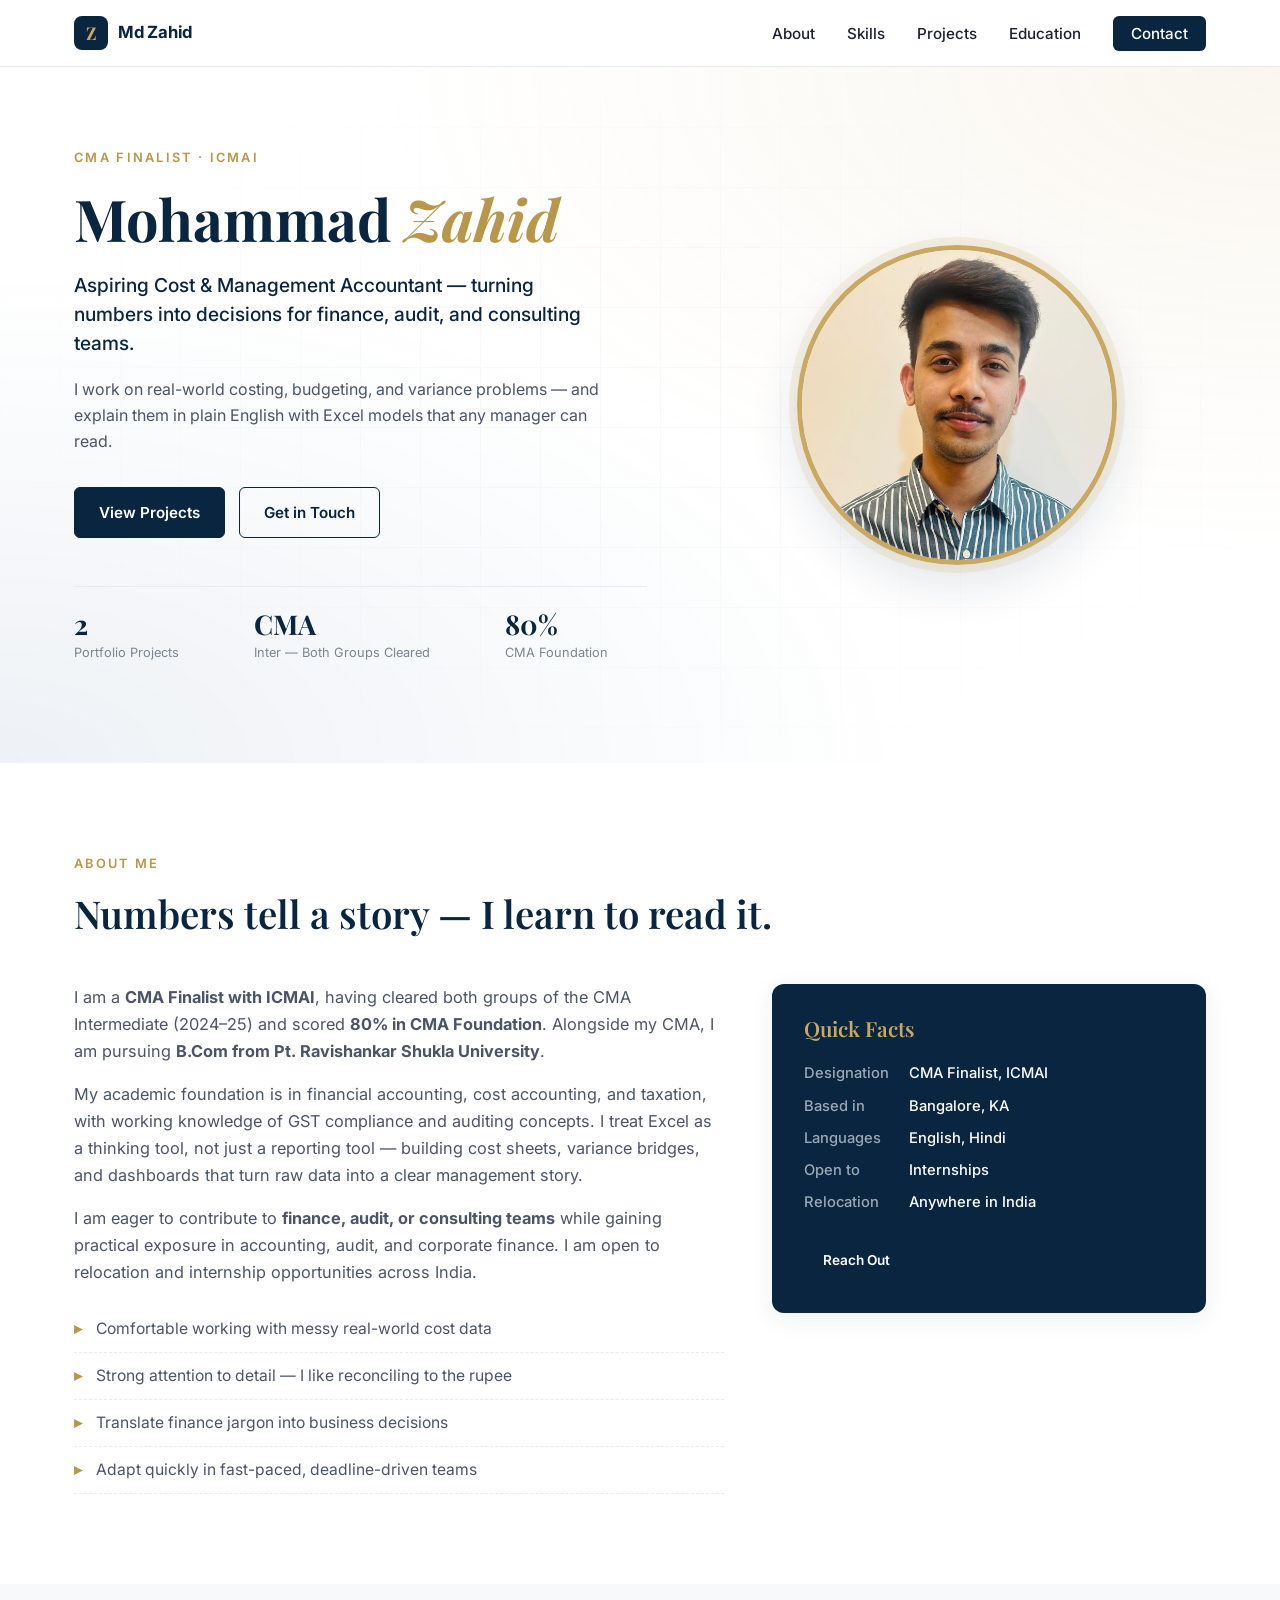
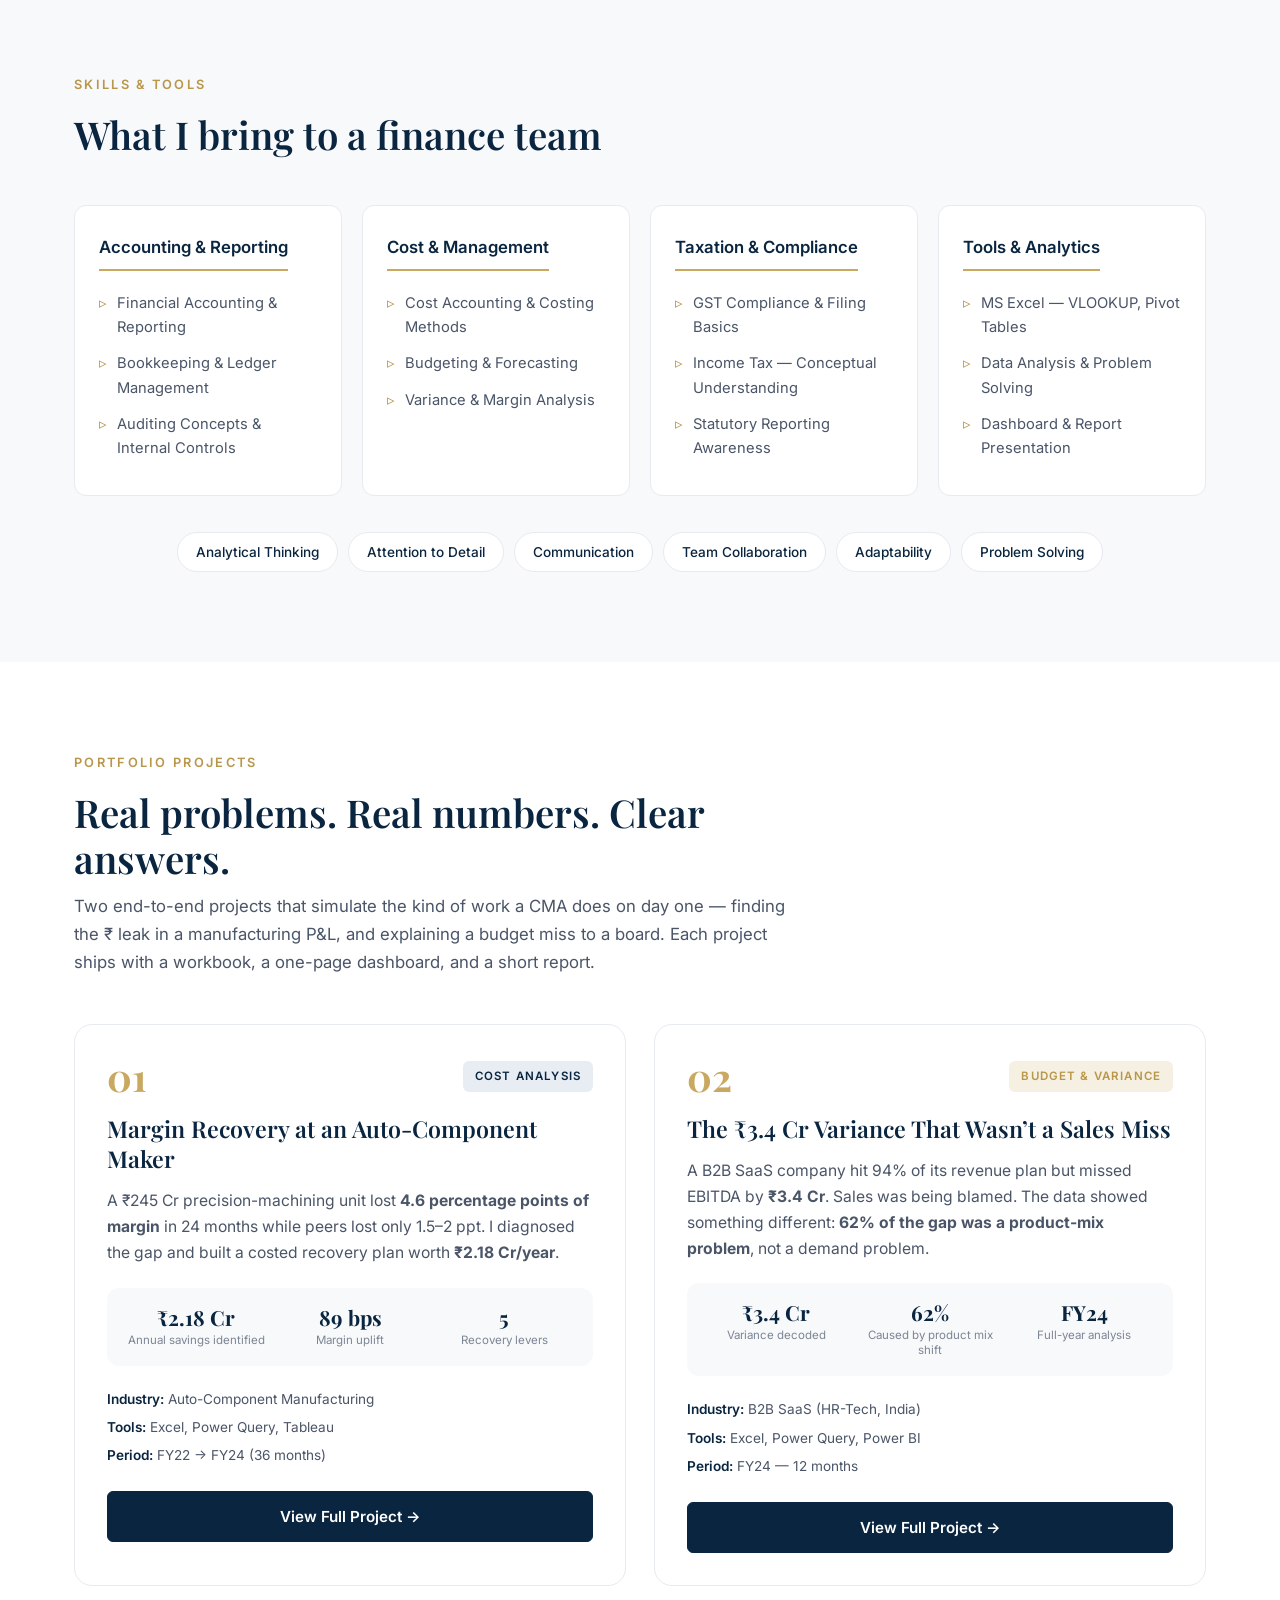
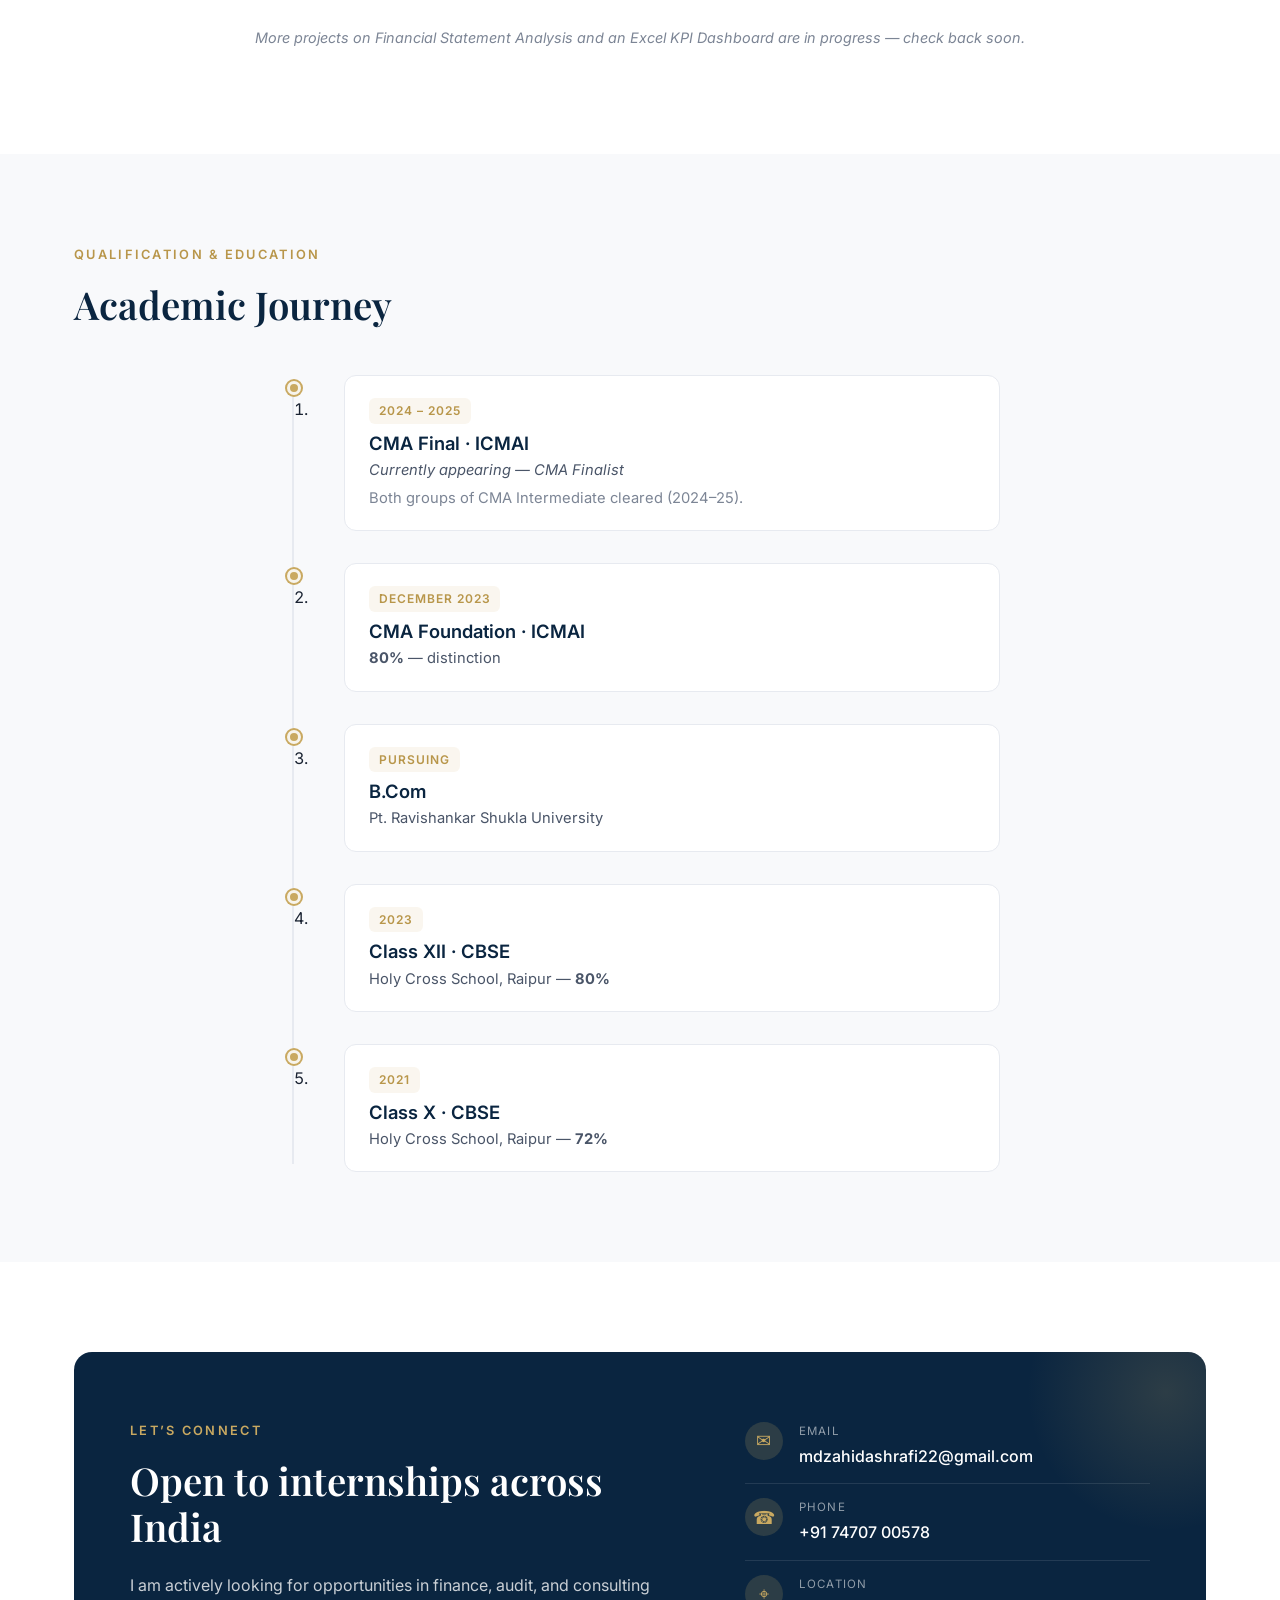
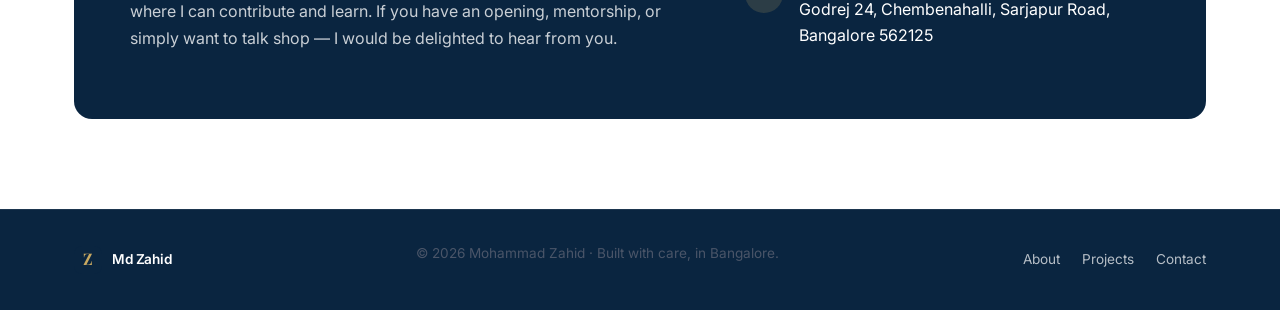
==== commit 57d90395: "updated name" ====
--- a/index.html
+++ b/index.html
@@ -5,7 +5,7 @@
   <meta name="viewport" content="width=device-width, initial-scale=1.0" />
   <meta name="description" content="Mohammad Zahid — CMA Finalist (ICMAI). Cost & Management Accounting portfolio: real-world cost analysis, budgeting, variance analysis, and Excel dashboards." />
   <meta name="author" content="Mohammad Zahid" />
-  <title>Mohammad Zahid · CMA Finalist · IamZahid.xyz</title>
+  <title>Md Zahid · CMA Finalist</title>
 
   <link rel="preconnect" href="https://fonts.googleapis.com" />
   <link rel="preconnect" href="https://fonts.gstatic.com" crossorigin />
@@ -21,7 +21,7 @@
     <div class="container nav-inner">
       <a href="#top" class="brand">
         <span class="brand-mark">Z</span>
-        <span class="brand-text">IamZahid<span class="brand-dot">.xyz</span></span>
+        <span class="brand-text">Md Zahid</span>
       </a>
       <nav>
         <button class="nav-toggle" aria-label="Toggle menu" aria-expanded="false">
@@ -59,7 +59,7 @@
         <ul class="hero-stats">
           <li><strong>2</strong><span>Portfolio Projects</span></li>
           <li><strong>CMA</strong><span>Inter — Both Groups Cleared</span></li>
-          <li><strong>79.5%</strong><span>CMA Foundation</span></li>
+          <li><strong>80%</strong><span>CMA Foundation</span></li>
         </ul>
       </div>
 
@@ -83,7 +83,7 @@
         <div class="about-text">
           <p>
             I am a <strong>CMA Finalist with ICMAI</strong>, having cleared both groups of the CMA Intermediate
-            (2024–25) and scored <strong>79.5% in CMA Foundation</strong>. Alongside my CMA, I am pursuing
+            (2024–25) and scored <strong>80% in CMA Foundation</strong>. Alongside my CMA, I am pursuing
             <strong>B.Com from Pt. Ravishankar Shukla University</strong>.
           </p>
           <p>
@@ -300,7 +300,7 @@
           <div class="t-content">
             <span class="t-date">December 2023</span>
             <h3>CMA Foundation · ICMAI</h3>
-            <p><strong>79.5%</strong> — distinction</p>
+            <p><strong>80%</strong> — distinction</p>
           </div>
         </li>
         <li>
@@ -377,7 +377,7 @@
     <div class="container footer-inner">
       <div>
         <span class="brand-mark sm">Z</span>
-        <span class="footer-brand">IamZahid.xyz</span>
+        <span class="footer-brand">Md Zahid</span>
       </div>
       <p>© <span id="year"></span> Mohammad Zahid · Built with care, in Bangalore.</p>
       <ul class="footer-links">
